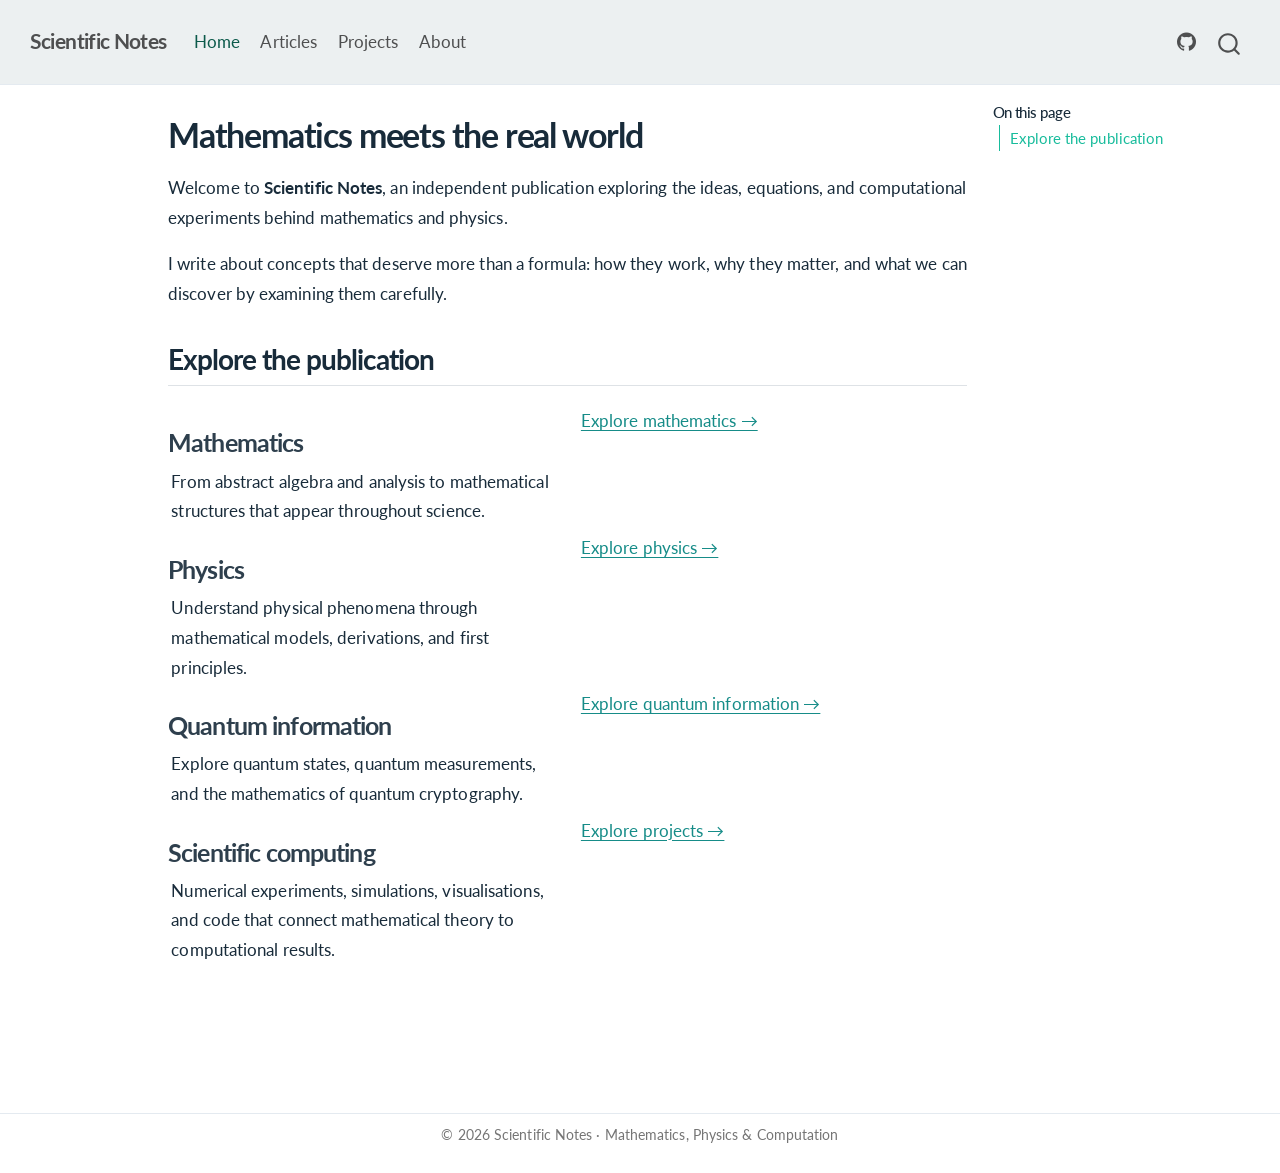
==== index.html @ c0ffdb9a "Built site for gh-pages" ====
<!DOCTYPE html>
<html xmlns="http://www.w3.org/1999/xhtml" lang="en" xml:lang="en"><head>

<meta charset="utf-8">
<meta name="generator" content="quarto-1.10.19">

<meta name="viewport" content="width=device-width, initial-scale=1.0, user-scalable=yes">


<title>Mathematics meets the real world – Scientific Notes</title>
<style>
/* Default styles provided by pandoc.
** See https://pandoc.org/MANUAL.html#variables-for-html for config info.
*/
span.smallcaps{font-variant: small-caps;}
div.columns{display: flex; gap: 1.5em;}
div.column{flex: auto;}
@media screen {
div.columns{gap: min(4vw, 1.5em);}
div.column{overflow-x: auto;}
}
div.hanging-indent{margin-left: 1.5em; text-indent: -1.5em;}
ul.task-list{list-style: none;}
ul.task-list li input[type="checkbox"] {
  width: 0.8em;
  margin: 0 0.8em 0.2em -1em; /* quarto-specific, see https://github.com/quarto-dev/quarto-cli/issues/4556 */ 
  vertical-align: middle;
}
</style>


<script src="site_libs/quarto-nav/quarto-nav.js"></script>
<script src="site_libs/quarto-nav/headroom.min.js"></script>
<script src="site_libs/clipboard/clipboard.min.js"></script>
<script src="site_libs/quarto-search/autocomplete.umd.js"></script>
<script src="site_libs/quarto-search/fuse.min.js"></script>
<script src="site_libs/quarto-search/quarto-search.js"></script>
<meta name="quarto:offset" content="./">
<script src="site_libs/quarto-html/quarto.js" type="module"></script>
<script src="site_libs/quarto-html/tabsets/tabsets.js" type="module"></script>
<script src="site_libs/quarto-html/popper.min.js"></script>
<script src="site_libs/quarto-html/tippy.umd.min.js"></script>
<script src="site_libs/quarto-html/anchor.min.js"></script>
<link href="site_libs/quarto-html/tippy.css" rel="stylesheet">
<link href="site_libs/quarto-html/quarto-syntax-highlighting-bf27225e3a48a9273f3daa8f8e829971.css" rel="stylesheet" id="quarto-text-highlighting-styles">
<script src="site_libs/bootstrap/bootstrap.min.js"></script>
<link href="site_libs/bootstrap/bootstrap-icons.css" rel="stylesheet">
<link href="site_libs/bootstrap/bootstrap-ac3f420bf0b043ab0e50a1e84484d896.min.css" rel="stylesheet" append-hash="true" id="quarto-bootstrap" data-mode="light">
<script id="quarto-search-options" type="application/json">{
  "location": "navbar",
  "copy-button": false,
  "collapse-after": 3,
  "panel-placement": "end",
  "type": "overlay",
  "limit": 50,
  "keyboard-shortcut": [
    "f",
    "/",
    "s"
  ],
  "language": {
    "search-no-results-text": "No results",
    "search-matching-documents-text": "matching documents",
    "search-copy-link-title": "Copy link to search",
    "search-hide-matches-text": "Hide additional matches",
    "search-more-match-text": "more match in this document",
    "search-more-matches-text": "more matches in this document",
    "search-clear-button-title": "Clear",
    "search-text-placeholder": "",
    "search-detached-cancel-button-title": "Cancel",
    "search-submit-button-title": "Submit",
    "search-label": "Search"
  }
}</script>
<style>html{ scroll-behavior: smooth; }</style>


<link rel="stylesheet" href="styles.css">
</head>

<body class="nav-fixed quarto-light">

<div id="quarto-search-results"></div>
  <header id="quarto-header" class="headroom fixed-top">
    <nav class="navbar navbar-expand-lg " data-bs-theme="dark">
      <div class="navbar-container container-fluid">
      <div class="navbar-brand-container mx-auto">
    <a class="navbar-brand" href="./index.html">
    <span class="navbar-title">Scientific Notes</span>
    </a>
  </div>
            <div id="quarto-search" class="" title="Search"></div>
          <button class="navbar-toggler" type="button" data-bs-toggle="collapse" data-bs-target="#navbarCollapse" aria-controls="navbarCollapse" role="menu" aria-expanded="false" aria-label="Toggle navigation" onclick="if (window.quartoToggleHeadroom) { window.quartoToggleHeadroom(); }">
  <span class="navbar-toggler-icon"></span>
</button>
          <div class="collapse navbar-collapse" id="navbarCollapse">
            <ul class="navbar-nav navbar-nav-scroll me-auto">
  <li class="nav-item">
    <a class="nav-link active" href="./index.html" aria-current="page"> 
<span class="menu-text">Home</span></a>
  </li>  
  <li class="nav-item">
    <a class="nav-link" href="./articles.html"> 
<span class="menu-text">Articles</span></a>
  </li>  
  <li class="nav-item">
    <a class="nav-link" href="./projects.html"> 
<span class="menu-text">Projects</span></a>
  </li>  
  <li class="nav-item">
    <a class="nav-link" href="./about.html"> 
<span class="menu-text">About</span></a>
  </li>  
</ul>
            <ul class="navbar-nav navbar-nav-scroll ms-auto">
  <li class="nav-item compact">
    <a class="nav-link" href="https://github.com/Haydara1"> <i class="bi bi-github" role="img" aria-label="GitHub">
</i> 
<span class="menu-text"></span></a>
  </li>  
</ul>
          </div> <!-- /navcollapse -->
            <div class="quarto-navbar-tools">
</div>
      </div> <!-- /container-fluid -->
    </nav>
</header>
<!-- content -->
<div id="quarto-content" class="quarto-container page-columns page-rows-contents page-layout-article page-navbar">
<!-- sidebar -->
<!-- margin-sidebar -->
    <div id="quarto-margin-sidebar" class="sidebar margin-sidebar">
        <nav id="TOC" role="doc-toc" class="toc-active">
    <h2 id="toc-title">On this page</h2>
   
  <ul>
  <li><a href="#explore-the-publication" id="toc-explore-the-publication" class="nav-link active" data-scroll-target="#explore-the-publication">Explore the publication</a></li>
  </ul>
</nav>
    </div>
<!-- main -->
<main class="content" id="quarto-document-content">

<header id="title-block-header" class="quarto-title-block default">
<div class="quarto-title">
<h1 class="title">Mathematics meets the real world</h1>
</div>



<div class="quarto-title-meta">

    
  
    
  </div>
  


</header>


<p>Welcome to <strong>Scientific Notes</strong>, an independent publication exploring the ideas, equations, and computational experiments behind mathematics and physics.</p>
<p>I write about concepts that deserve more than a formula: how they work, why they matter, and what we can discover by examining them carefully.</p>
<section id="explore-the-publication" class="level2">
<h2 class="anchored" data-anchor-id="explore-the-publication">Explore the publication</h2>
<div class="quarto-layout-panel" data-layout-ncol="2">
<div class="quarto-layout-row">
<section id="mathematics" class="level3 quarto-layout-cell" style="flex-basis: 50.0%;justify-content: flex-start;">
<h3 class="anchored" data-anchor-id="mathematics">Mathematics</h3>
<p>From abstract algebra and analysis to mathematical structures that appear throughout science.</p>
</section>
<div class="quarto-layout-cell" style="flex-basis: 50.0%;justify-content: flex-start;">
<p><a href="./articles.html#mathematics">Explore mathematics →</a></p>
</div>
</div>
<div class="quarto-layout-row">
<section id="physics" class="level3 quarto-layout-cell" style="flex-basis: 50.0%;justify-content: flex-start;">
<h3 class="anchored" data-anchor-id="physics">Physics</h3>
<p>Understand physical phenomena through mathematical models, derivations, and first principles.</p>
</section>
<div class="quarto-layout-cell" style="flex-basis: 50.0%;justify-content: flex-start;">
<p><a href="./articles.html#physics">Explore physics →</a></p>
</div>
</div>
<div class="quarto-layout-row">
<section id="quantum-information" class="level3 quarto-layout-cell" style="flex-basis: 50.0%;justify-content: flex-start;">
<h3 class="anchored" data-anchor-id="quantum-information">Quantum information</h3>
<p>Explore quantum states, quantum measurements, and the mathematics of quantum cryptography.</p>
</section>
<div class="quarto-layout-cell" style="flex-basis: 50.0%;justify-content: flex-start;">
<p><a href="./articles.html#quantum-information">Explore quantum information →</a></p>
</div>
</div>
<div class="quarto-layout-row">
<section id="scientific-computing" class="level3 quarto-layout-cell" style="flex-basis: 50.0%;justify-content: flex-start;">
<h3 class="anchored" data-anchor-id="scientific-computing">Scientific computing</h3>
<p>Numerical experiments, simulations, visualisations, and code that connect mathematical theory to computational results.</p>
</section>
<div class="quarto-layout-cell" style="flex-basis: 50.0%;justify-content: flex-start;">
<p><a href="./projects.html">Explore projects →</a></p>
</div>
</div>
</div>


</section>

</main> <!-- /main -->
<script id="quarto-html-after-body" type="application/javascript">
  window.document.addEventListener("DOMContentLoaded", function (event) {
    const icon = "";
    const anchorJS = new window.AnchorJS();
    anchorJS.options = {
      placement: 'right',
      icon: icon
    };
    anchorJS.add('.anchored');
    const isCodeAnnotation = (el) => {
      for (const clz of el.classList) {
        if (clz.startsWith('code-annotation-')) {                     
          return true;
        }
      }
      return false;
    }
    const onCopySuccess = function(e) {
      // button target
      const button = e.trigger;
      // don't keep focus
      button.blur();
      // flash "checked"
      button.classList.add('code-copy-button-checked');
      var currentTitle = button.getAttribute("title");
      button.setAttribute("title", "Copied!");
      let tooltip;
      if (window.bootstrap) {
        button.setAttribute("data-bs-toggle", "tooltip");
        button.setAttribute("data-bs-placement", "left");
        button.setAttribute("data-bs-title", "Copied!");
        tooltip = new bootstrap.Tooltip(button, 
          { trigger: "manual", 
            customClass: "code-copy-button-tooltip",
            offset: [0, -8]});
        tooltip.show();    
      }
      setTimeout(function() {
        if (tooltip) {
          tooltip.hide();
          button.removeAttribute("data-bs-title");
          button.removeAttribute("data-bs-toggle");
          button.removeAttribute("data-bs-placement");
        }
        button.setAttribute("title", currentTitle);
        button.classList.remove('code-copy-button-checked');
      }, 1000);
      // clear code selection
      e.clearSelection();
    }
    const getTextToCopy = function(trigger) {
      const outerScaffold = trigger.parentElement.cloneNode(true);
      const codeEl = outerScaffold.querySelector('code');
      for (const childEl of codeEl.children) {
        if (isCodeAnnotation(childEl)) {
          childEl.remove();
        }
      }
      return codeEl.innerText;
    }
    const clipboard = new window.ClipboardJS('.code-copy-button:not([data-in-quarto-modal])', {
      text: getTextToCopy
    });
    clipboard.on('success', onCopySuccess);
    if (window.document.getElementById('quarto-embedded-source-code-modal')) {
      const clipboardModal = new window.ClipboardJS('.code-copy-button[data-in-quarto-modal]', {
        text: getTextToCopy,
        container: window.document.getElementById('quarto-embedded-source-code-modal')
      });
      clipboardModal.on('success', onCopySuccess);
    }
      var localhostRegex = new RegExp(/^(?:http|https):\/\/localhost\:?[0-9]*\//);
      var mailtoRegex = new RegExp(/^mailto:/);
        var filterRegex = new RegExp('/' + window.location.host + '/');
      var isInternal = (href) => {
          return filterRegex.test(href) || localhostRegex.test(href) || mailtoRegex.test(href);
      }
      // Inspect non-navigation links and adorn them if external
     var links = window.document.querySelectorAll('a[href]:not(.nav-link):not(.navbar-brand):not(.toc-action):not(.sidebar-link):not(.sidebar-item-toggle):not(.pagination-link):not(.no-external):not([aria-hidden]):not(.dropdown-item):not(.quarto-navigation-tool):not(.about-link)');
      for (var i=0; i<links.length; i++) {
        const link = links[i];
        if (!isInternal(link.href)) {
          // undo the damage that might have been done by quarto-nav.js in the case of
          // links that we want to consider external
          if (link.dataset.originalHref !== undefined) {
            link.href = link.dataset.originalHref;
          }
        }
      }
    function tippyHover(el, contentFn, onTriggerFn, onUntriggerFn) {
      const config = {
        allowHTML: true,
        maxWidth: 500,
        delay: 100,
        arrow: false,
        appendTo: function(el) {
            return el.parentElement;
        },
        interactive: true,
        interactiveBorder: 10,
        theme: 'quarto',
        placement: 'bottom-start',
      };
      if (contentFn) {
        config.content = contentFn;
      }
      if (onTriggerFn) {
        config.onTrigger = onTriggerFn;
      }
      if (onUntriggerFn) {
        config.onUntrigger = onUntriggerFn;
      }
      window.tippy(el, config); 
    }
    const noterefs = window.document.querySelectorAll('a[role="doc-noteref"]');
    for (var i=0; i<noterefs.length; i++) {
      const ref = noterefs[i];
      tippyHover(ref, function() {
        // use id or data attribute instead here
        let href = ref.getAttribute('data-footnote-href') || ref.getAttribute('href');
        try { href = new URL(href).hash; } catch {}
        const id = href.replace(/^#\/?/, "");
        const note = window.document.getElementById(id);
        if (note) {
          return note.innerHTML;
        } else {
          return "";
        }
      });
    }
    const xrefs = window.document.querySelectorAll('a.quarto-xref');
    const processXRef = (id, note) => {
      // Strip column container classes
      const stripColumnClz = (el) => {
        el.classList.remove("page-full", "page-columns");
        if (el.children) {
          for (const child of el.children) {
            stripColumnClz(child);
          }
        }
      }
      stripColumnClz(note)
      if (id === null || id.startsWith('sec-')) {
        // Special case sections, only their first couple elements
        const container = document.createElement("div");
        if (note.children && note.children.length > 2) {
          container.appendChild(note.children[0].cloneNode(true));
          for (let i = 1; i < note.children.length; i++) {
            const child = note.children[i];
            if (child.tagName === "P" && child.innerText === "") {
              continue;
            } else {
              container.appendChild(child.cloneNode(true));
              break;
            }
          }
          if (window.Quarto?.typesetMath) {
            window.Quarto.typesetMath(container);
          }
          return container.innerHTML
        } else {
          if (window.Quarto?.typesetMath) {
            window.Quarto.typesetMath(note);
          }
          return note.innerHTML;
        }
      } else {
        // Remove any anchor links if they are present
        const anchorLink = note.querySelector('a.anchorjs-link');
        if (anchorLink) {
          anchorLink.remove();
        }
        if (window.Quarto?.typesetMath) {
          window.Quarto.typesetMath(note);
        }
        if (note.classList.contains("callout")) {
          return note.outerHTML;
        } else {
          return note.innerHTML;
        }
      }
    }
    for (var i=0; i<xrefs.length; i++) {
      const xref = xrefs[i];
      tippyHover(xref, undefined, function(instance) {
        instance.disable();
        let url = xref.getAttribute('href');
        let hash = undefined; 
        if (url.startsWith('#')) {
          hash = url;
        } else {
          try { hash = new URL(url).hash; } catch {}
        }
        if (hash) {
          const id = hash.replace(/^#\/?/, "");
          const note = window.document.getElementById(id);
          if (note !== null) {
            try {
              const html = processXRef(id, note.cloneNode(true));
              instance.setContent(html);
            } finally {
              instance.enable();
              instance.show();
            }
          } else {
            // See if we can fetch this
            fetch(url.split('#')[0])
            .then(res => res.text())
            .then(html => {
              const parser = new DOMParser();
              const htmlDoc = parser.parseFromString(html, "text/html");
              const note = htmlDoc.getElementById(id);
              if (note !== null) {
                const html = processXRef(id, note);
                instance.setContent(html);
              } 
            }).finally(() => {
              instance.enable();
              instance.show();
            });
          }
        } else {
          // See if we can fetch a full url (with no hash to target)
          // This is a special case and we should probably do some content thinning / targeting
          fetch(url)
          .then(res => res.text())
          .then(html => {
            const parser = new DOMParser();
            const htmlDoc = parser.parseFromString(html, "text/html");
            const note = htmlDoc.querySelector('main.content');
            if (note !== null) {
              // This should only happen for chapter cross references
              // (since there is no id in the URL)
              // remove the first header
              if (note.children.length > 0 && note.children[0].tagName === "HEADER") {
                note.children[0].remove();
              }
              const html = processXRef(null, note);
              instance.setContent(html);
            } 
          }).finally(() => {
            instance.enable();
            instance.show();
          });
        }
      }, function(instance) {
      });
    }
        let selectedAnnoteEl;
        const selectorForAnnotation = ( cell, annotation) => {
          let cellAttr = 'data-code-cell="' + cell + '"';
          let lineAttr = 'data-code-annotation="' +  annotation + '"';
          const selector = 'span[' + cellAttr + '][' + lineAttr + ']';
          return selector;
        }
        const selectCodeLines = (annoteEl) => {
          const doc = window.document;
          const targetCell = annoteEl.getAttribute("data-target-cell");
          const targetAnnotation = annoteEl.getAttribute("data-target-annotation");
          const annoteSpan = window.document.querySelector(selectorForAnnotation(targetCell, targetAnnotation));
          const lines = annoteSpan.getAttribute("data-code-lines").split(",");
          const lineIds = lines.map((line) => {
            return targetCell + "-" + line;
          })
          let top = null;
          let height = null;
          let parent = null;
          if (lineIds.length > 0) {
              //compute the position of the single el (top and bottom and make a div)
              const el = window.document.getElementById(lineIds[0]);
              top = el.offsetTop;
              height = el.offsetHeight;
              parent = el.parentElement.parentElement;
            if (lineIds.length > 1) {
              const lastEl = window.document.getElementById(lineIds[lineIds.length - 1]);
              const bottom = lastEl.offsetTop + lastEl.offsetHeight;
              height = bottom - top;
            }
            if (top !== null && height !== null && parent !== null) {
              // cook up a div (if necessary) and position it 
              let div = window.document.getElementById("code-annotation-line-highlight");
              if (div === null) {
                div = window.document.createElement("div");
                div.setAttribute("id", "code-annotation-line-highlight");
                div.style.position = 'absolute';
                parent.appendChild(div);
              }
              div.style.top = top - 2 + "px";
              div.style.height = height + 4 + "px";
              div.style.left = 0;
              let gutterDiv = window.document.getElementById("code-annotation-line-highlight-gutter");
              if (gutterDiv === null) {
                gutterDiv = window.document.createElement("div");
                gutterDiv.setAttribute("id", "code-annotation-line-highlight-gutter");
                gutterDiv.style.position = 'absolute';
                const codeCell = window.document.getElementById(targetCell);
                const gutter = codeCell.querySelector('.code-annotation-gutter');
                gutter.appendChild(gutterDiv);
              }
              gutterDiv.style.top = top - 2 + "px";
              gutterDiv.style.height = height + 4 + "px";
            }
            selectedAnnoteEl = annoteEl;
          }
        };
        const unselectCodeLines = () => {
          const elementsIds = ["code-annotation-line-highlight", "code-annotation-line-highlight-gutter"];
          elementsIds.forEach((elId) => {
            const div = window.document.getElementById(elId);
            if (div) {
              div.remove();
            }
          });
          selectedAnnoteEl = undefined;
        };
          // Handle positioning of the toggle
      window.addEventListener(
        "resize",
        throttle(() => {
          elRect = undefined;
          if (selectedAnnoteEl) {
            selectCodeLines(selectedAnnoteEl);
          }
        }, 10)
      );
      function throttle(fn, ms) {
      let throttle = false;
      let timer;
        return (...args) => {
          if(!throttle) { // first call gets through
              fn.apply(this, args);
              throttle = true;
          } else { // all the others get throttled
              if(timer) clearTimeout(timer); // cancel #2
              timer = setTimeout(() => {
                fn.apply(this, args);
                timer = throttle = false;
              }, ms);
          }
        };
      }
        // Attach click handler to the DT
        const annoteDls = window.document.querySelectorAll('dt[data-target-cell]');
        for (const annoteDlNode of annoteDls) {
          annoteDlNode.addEventListener('click', (event) => {
            const clickedEl = event.target;
            if (clickedEl !== selectedAnnoteEl) {
              unselectCodeLines();
              const activeEl = window.document.querySelector('dt[data-target-cell].code-annotation-active');
              if (activeEl) {
                activeEl.classList.remove('code-annotation-active');
              }
              selectCodeLines(clickedEl);
              clickedEl.classList.add('code-annotation-active');
            } else {
              // Unselect the line
              unselectCodeLines();
              clickedEl.classList.remove('code-annotation-active');
            }
          });
        }
    const findCites = (el) => {
      const parentEl = el.parentElement;
      if (parentEl) {
        const cites = parentEl.dataset.cites;
        if (cites) {
          return {
            el,
            cites: cites.split(' ')
          };
        } else {
          return findCites(el.parentElement)
        }
      } else {
        return undefined;
      }
    };
    var bibliorefs = window.document.querySelectorAll('a[role="doc-biblioref"]');
    for (var i=0; i<bibliorefs.length; i++) {
      const ref = bibliorefs[i];
      const citeInfo = findCites(ref);
      if (citeInfo) {
        tippyHover(citeInfo.el, function() {
          var popup = window.document.createElement('div');
          citeInfo.cites.forEach(function(cite) {
            var citeDiv = window.document.createElement('div');
            citeDiv.classList.add('hanging-indent');
            citeDiv.classList.add('csl-entry');
            var biblioDiv = window.document.getElementById('ref-' + cite);
            if (biblioDiv) {
              citeDiv.innerHTML = biblioDiv.innerHTML;
            }
            popup.appendChild(citeDiv);
          });
          return popup.innerHTML;
        });
      }
    }
  });
  </script>
</div> <!-- /content -->
<footer class="footer">
  <div class="nav-footer">
    <div class="nav-footer-left">
      &nbsp;
    </div>   
    <div class="nav-footer-center">
<p>© 2026 Scientific Notes · Mathematics, Physics &amp; Computation</p>
</div>
    <div class="nav-footer-right">
      &nbsp;
    </div>
  </div>
</footer>




<script src="site_libs/quarto-html/zenscroll-min.js"></script>
</body></html>
---- site_libs/quarto-html/tippy.css ----
.tippy-box[data-animation=fade][data-state=hidden]{opacity:0}[data-tippy-root]{max-width:calc(100vw - 10px)}.tippy-box{position:relative;background-color:#333;color:#fff;border-radius:4px;font-size:14px;line-height:1.4;white-space:normal;outline:0;transition-property:transform,visibility,opacity}.tippy-box[data-placement^=top]>.tippy-arrow{bottom:0}.tippy-box[data-placement^=top]>.tippy-arrow:before{bottom:-7px;left:0;border-width:8px 8px 0;border-top-color:initial;transform-origin:center top}.tippy-box[data-placement^=bottom]>.tippy-arrow{top:0}.tippy-box[data-placement^=bottom]>.tippy-arrow:before{top:-7px;left:0;border-width:0 8px 8px;border-bottom-color:initial;transform-origin:center bottom}.tippy-box[data-placement^=left]>.tippy-arrow{right:0}.tippy-box[data-placement^=left]>.tippy-arrow:before{border-width:8px 0 8px 8px;border-left-color:initial;right:-7px;transform-origin:center left}.tippy-box[data-placement^=right]>.tippy-arrow{left:0}.tippy-box[data-placement^=right]>.tippy-arrow:before{left:-7px;border-width:8px 8px 8px 0;border-right-color:initial;transform-origin:center right}.tippy-box[data-inertia][data-state=visible]{transition-timing-function:cubic-bezier(.54,1.5,.38,1.11)}.tippy-arrow{width:16px;height:16px;color:#333}.tippy-arrow:before{content:"";position:absolute;border-color:transparent;border-style:solid}.tippy-content{position:relative;padding:5px 9px;z-index:1}
---- site_libs/quarto-html/quarto-syntax-highlighting-bf27225e3a48a9273f3daa8f8e829971.css ----
/* quarto syntax highlight colors */
:root {
  --quarto-hl-ot-color: #003B4F;
  --quarto-hl-at-color: #657422;
  --quarto-hl-ss-color: #20794D;
  --quarto-hl-an-color: #5E5E5E;
  --quarto-hl-fu-color: #4758AB;
  --quarto-hl-st-color: #20794D;
  --quarto-hl-cf-color: #003B4F;
  --quarto-hl-op-color: #5E5E5E;
  --quarto-hl-er-color: #AD0000;
  --quarto-hl-bn-color: #AD0000;
  --quarto-hl-al-color: #AD0000;
  --quarto-hl-va-color: #111111;
  --quarto-hl-bu-color: inherit;
  --quarto-hl-ex-color: inherit;
  --quarto-hl-pp-color: #AD0000;
  --quarto-hl-in-color: #5E5E5E;
  --quarto-hl-vs-color: #20794D;
  --quarto-hl-wa-color: #5E5E5E;
  --quarto-hl-do-color: #5E5E5E;
  --quarto-hl-im-color: #00769E;
  --quarto-hl-ch-color: #20794D;
  --quarto-hl-dt-color: #AD0000;
  --quarto-hl-fl-color: #AD0000;
  --quarto-hl-co-color: #5E5E5E;
  --quarto-hl-cv-color: #5E5E5E;
  --quarto-hl-cn-color: #8f5902;
  --quarto-hl-sc-color: #5E5E5E;
  --quarto-hl-dv-color: #AD0000;
  --quarto-hl-kw-color: #003B4F;
}

/* other quarto variables */
:root {
  --quarto-font-monospace: SFMono-Regular, Menlo, Monaco, Consolas, "Liberation Mono", "Courier New", monospace;
}

/* syntax highlight based on Pandoc's rules */
pre > code.sourceCode > span {
  color: #003B4F;
}

code.sourceCode > span {
  color: #003B4F;
}

div.sourceCode,
div.sourceCode pre.sourceCode {
  color: #003B4F;
}

/* Normal */
code span {
  color: #003B4F;
}

/* Alert */
code span.al {
  color: #AD0000;
  font-style: inherit;
}

/* Annotation */
code span.an {
  color: #5E5E5E;
  font-style: inherit;
}

/* Attribute */
code span.at {
  color: #657422;
  font-style: inherit;
}

/* BaseN */
code span.bn {
  color: #AD0000;
  font-style: inherit;
}

/* BuiltIn */
code span.bu {
  font-style: inherit;
}

/* ControlFlow */
code span.cf {
  color: #003B4F;
  font-weight: bold;
  font-style: inherit;
}

/* Char */
code span.ch {
  color: #20794D;
  font-style: inherit;
}

/* Constant */
code span.cn {
  color: #8f5902;
  font-style: inherit;
}

/* Comment */
code span.co {
  color: #5E5E5E;
  font-style: inherit;
}

/* CommentVar */
code span.cv {
  color: #5E5E5E;
  font-style: italic;
}

/* Documentation */
code span.do {
  color: #5E5E5E;
  font-style: italic;
}

/* DataType */
code span.dt {
  color: #AD0000;
  font-style: inherit;
}

/* DecVal */
code span.dv {
  color: #AD0000;
  font-style: inherit;
}

/* Error */
code span.er {
  color: #AD0000;
  font-style: inherit;
}

/* Extension */
code span.ex {
  font-style: inherit;
}

/* Float */
code span.fl {
  color: #AD0000;
  font-style: inherit;
}

/* Function */
code span.fu {
  color: #4758AB;
  font-style: inherit;
}

/* Import */
code span.im {
  color: #00769E;
  font-style: inherit;
}

/* Information */
code span.in {
  color: #5E5E5E;
  font-style: inherit;
}

/* Keyword */
code span.kw {
  color: #003B4F;
  font-weight: bold;
  font-style: inherit;
}

/* Operator */
code span.op {
  color: #5E5E5E;
  font-style: inherit;
}

/* Other */
code span.ot {
  color: #003B4F;
  font-style: inherit;
}

/* Preprocessor */
code span.pp {
  color: #AD0000;
  font-style: inherit;
}

/* SpecialChar */
code span.sc {
  color: #5E5E5E;
  font-style: inherit;
}

/* SpecialString */
code span.ss {
  color: #20794D;
  font-style: inherit;
}

/* String */
code span.st {
  color: #20794D;
  font-style: inherit;
}

/* Variable */
code span.va {
  color: #111111;
  font-style: inherit;
}

/* VerbatimString */
code span.vs {
  color: #20794D;
  font-style: inherit;
}

/* Warning */
code span.wa {
  color: #5E5E5E;
  font-style: italic;
}

.prevent-inlining {
  content: "</";
}

/*# sourceMappingURL=8be38f48d34c45af72792cbd699585e7.css.map */
---- styles.css ----
/* Modern scientific identity */

:root {
  --science-ink: #182b3a;
  --science-accent: #168c88;
  --science-muted: #657786;
  --science-background: #f7f9fb;
}

body {
  color: var(--science-ink);
  line-height: 1.75;
  letter-spacing: 0.005em;
}

.navbar {
  border-bottom: 1px solid #e4eaf0;
}

.navbar-brand {
  font-weight: 700;
  letter-spacing: -0.03em;
}

a {
  color: var(--science-accent);
}

a:hover {
  color: #106b68;
}

h1, h2, h3 {
  letter-spacing: -0.035em;
  font-weight: 650;
}

h1 {
  line-height: 1.2;
  margin-bottom: 1.2rem;
}

blockquote {
  border-left: 3px solid var(--science-accent);
  padding-left: 1rem;
  color: var(--science-muted);
}

pre {
  border: 1px solid #e4eaf0;
  border-radius: 10px;
}

.callout {
  border-radius: 8px;
}

#quarto-content {
  padding-bottom: 3rem;
}

.nav-footer {
  border-top: 1px solid #e4eaf0;
}
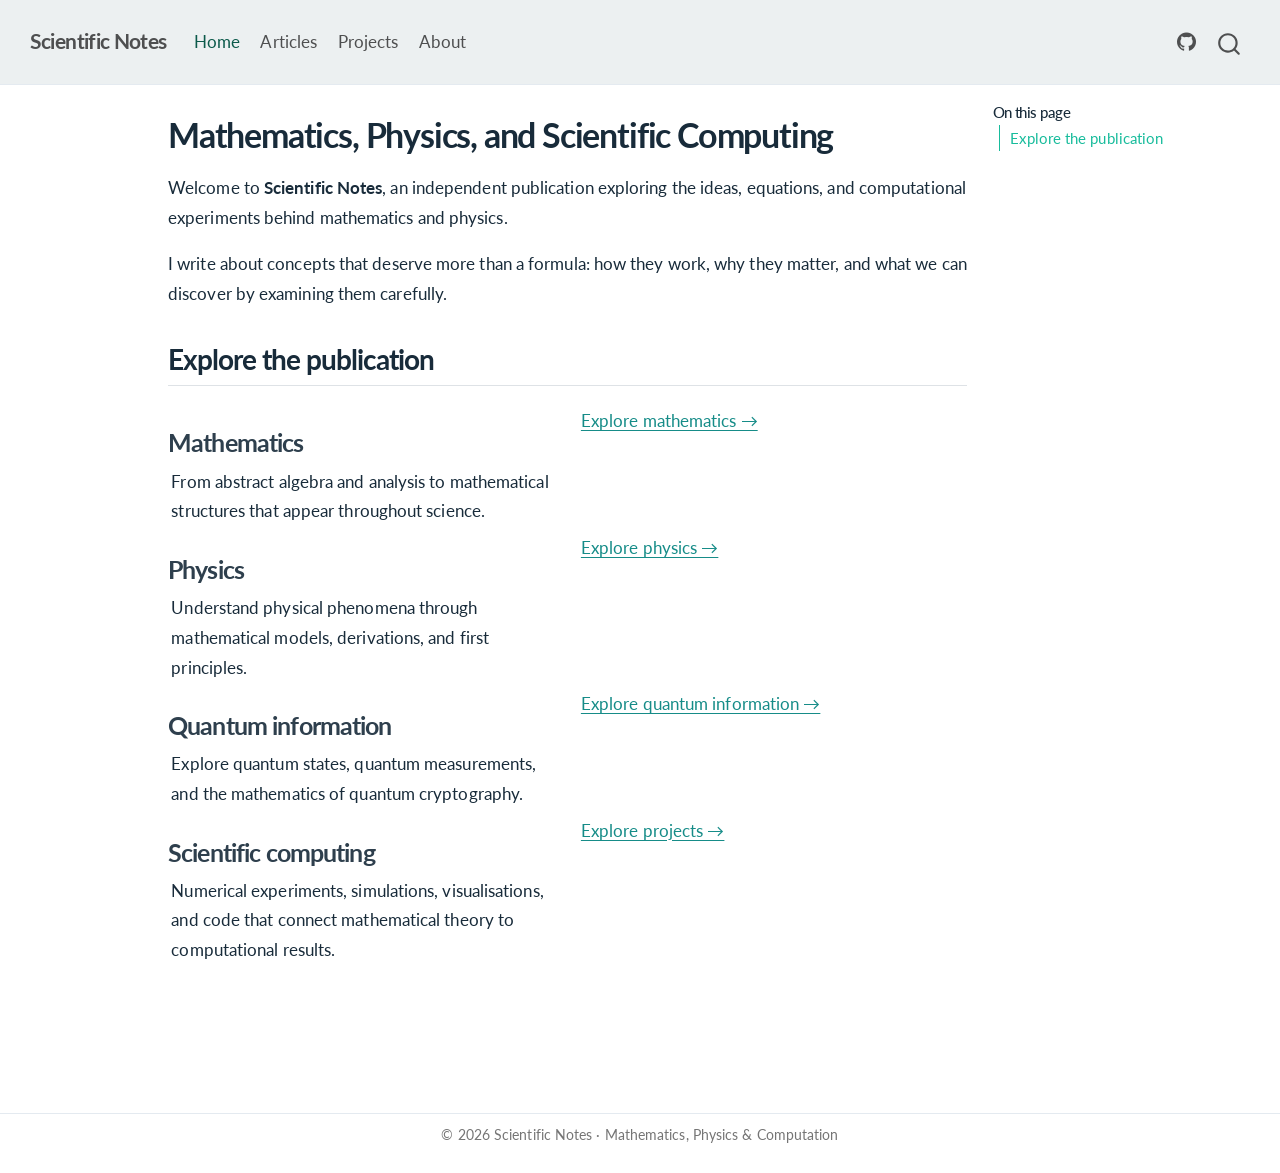
==== commit 483d1bb4: "Built site for gh-pages" ====
--- a/index.html
+++ b/index.html
@@ -7,7 +7,7 @@
 <meta name="viewport" content="width=device-width, initial-scale=1.0, user-scalable=yes">
 
 
-<title>Mathematics meets the real world – Scientific Notes</title>
+<title>Mathematics, Physics, and Scientific Computing – Scientific Notes</title>
 <style>
 /* Default styles provided by pandoc.
 ** See https://pandoc.org/MANUAL.html#variables-for-html for config info.
@@ -45,7 +45,7 @@
 <link href="site_libs/quarto-html/quarto-syntax-highlighting-bf27225e3a48a9273f3daa8f8e829971.css" rel="stylesheet" id="quarto-text-highlighting-styles">
 <script src="site_libs/bootstrap/bootstrap.min.js"></script>
 <link href="site_libs/bootstrap/bootstrap-icons.css" rel="stylesheet">
-<link href="site_libs/bootstrap/bootstrap-ac3f420bf0b043ab0e50a1e84484d896.min.css" rel="stylesheet" append-hash="true" id="quarto-bootstrap" data-mode="light">
+<link href="site_libs/bootstrap/bootstrap-7977507915db3dbded11554137f10f6e.min.css" rel="stylesheet" append-hash="true" id="quarto-bootstrap" data-mode="light">
 <script id="quarto-search-options" type="application/json">{
   "location": "navbar",
   "copy-button": false,
@@ -143,7 +143,7 @@
 
 <header id="title-block-header" class="quarto-title-block default">
 <div class="quarto-title">
-<h1 class="title">Mathematics meets the real world</h1>
+<h1 class="title">Mathematics, Physics, and Scientific Computing</h1>
 </div>
 
 
@@ -280,7 +280,7 @@
     }
       var localhostRegex = new RegExp(/^(?:http|https):\/\/localhost\:?[0-9]*\//);
       var mailtoRegex = new RegExp(/^mailto:/);
-        var filterRegex = new RegExp('/' + window.location.host + '/');
+        var filterRegex = new RegExp("https:\/\/Haydara1\.github\.io\/");
       var isInternal = (href) => {
           return filterRegex.test(href) || localhostRegex.test(href) || mailtoRegex.test(href);
       }
